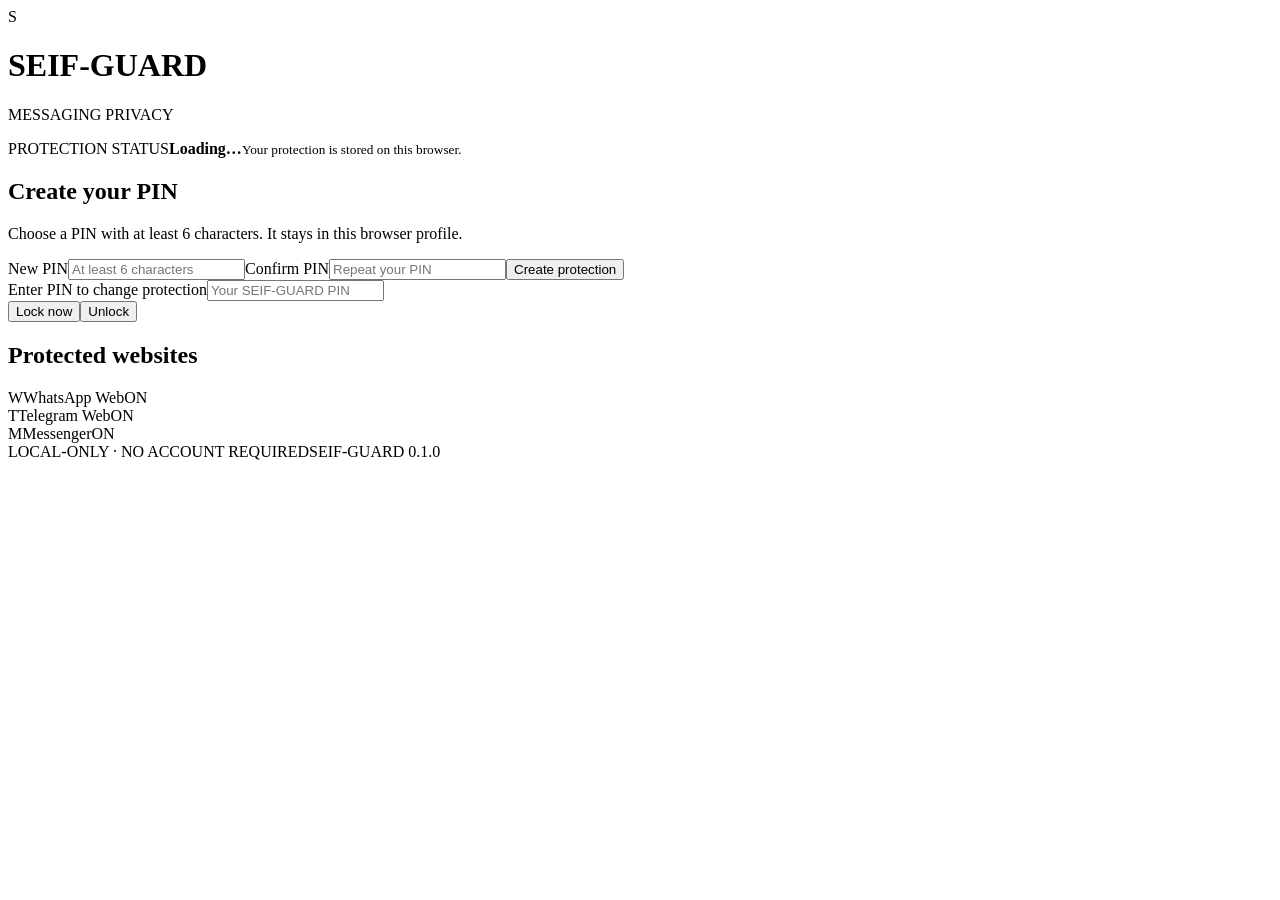
==== browser-extension/popup.html @ f3e417c5 "Add SEIF-GUARD extension popup interface" ====
<!doctype html>
<html lang="en"><head><meta charset="utf-8"><meta name="viewport" content="width=device-width,initial-scale=1"><title>SEIF-GUARD</title><link rel="stylesheet" href="popup.css"></head>
<body><main class="panel">
<header><div class="mark">S</div><div><h1>SEIF-GUARD</h1><p>MESSAGING PRIVACY</p></div><span class="status-dot" id="statusDot"></span></header>
<section class="status-card"><span class="eyebrow">PROTECTION STATUS</span><strong id="statusText">Loading…</strong><small id="statusHint">Your protection is stored on this browser.</small></section>
<section id="setupSection" class="section hidden"><h2>Create your PIN</h2><p class="muted">Choose a PIN with at least 6 characters. It stays in this browser profile.</p><label for="newPin">New PIN</label><input id="newPin" type="password" minlength="6" autocomplete="new-password" placeholder="At least 6 characters"><label for="confirmPin">Confirm PIN</label><input id="confirmPin" type="password" minlength="6" autocomplete="new-password" placeholder="Repeat your PIN"><button id="savePin" class="primary">Create protection</button></section>
<section id="controlSection" class="section hidden"><label for="pinInput">Enter PIN to change protection</label><input id="pinInput" type="password" autocomplete="current-password" placeholder="Your SEIF-GUARD PIN"><div class="actions"><button id="lockButton" class="primary">Lock now</button><button id="unlockButton" class="secondary">Unlock</button></div><p id="feedback" class="feedback" role="status"></p></section>
<section class="sites"><h2>Protected websites</h2><div><span class="site-icon wa">W</span><span>WhatsApp Web</span><span class="enabled">ON</span></div><div><span class="site-icon tg">T</span><span>Telegram Web</span><span class="enabled">ON</span></div><div><span class="site-icon ms">M</span><span>Messenger</span><span class="enabled">ON</span></div></section>
<footer><span>LOCAL-ONLY · NO ACCOUNT REQUIRED</span><span>SEIF-GUARD 0.1.0</span></footer>
</main><script src="popup.js"></script></body></html>
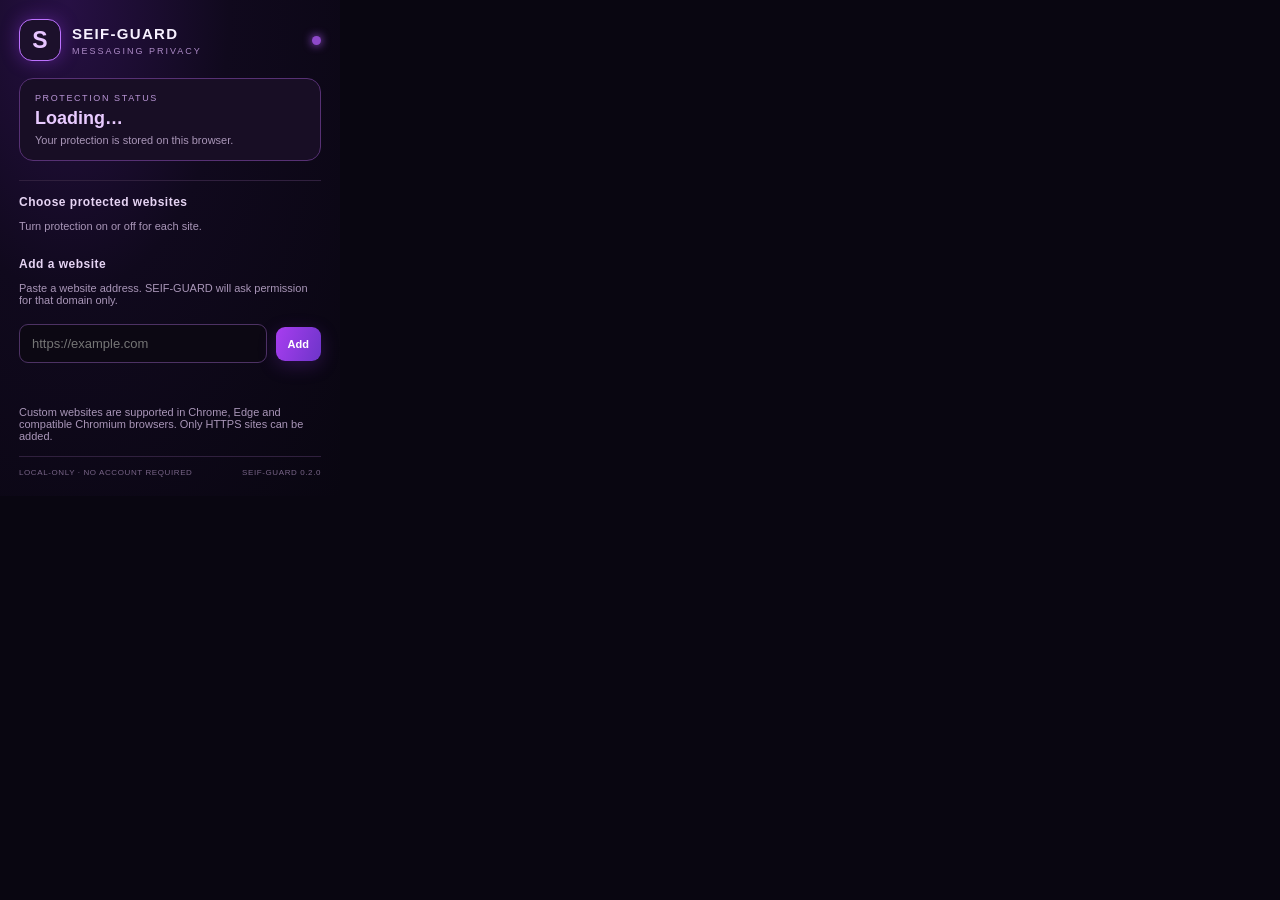
==== commit a7e2de8e: "Add website selection and custom domain controls" ====
--- a/browser-extension/popup.html
+++ b/browser-extension/popup.html
@@ -4,7 +4,8 @@
 <header><div class="mark">S</div><div><h1>SEIF-GUARD</h1><p>MESSAGING PRIVACY</p></div><span class="status-dot" id="statusDot"></span></header>
 <section class="status-card"><span class="eyebrow">PROTECTION STATUS</span><strong id="statusText">Loading…</strong><small id="statusHint">Your protection is stored on this browser.</small></section>
 <section id="setupSection" class="section hidden"><h2>Create your PIN</h2><p class="muted">Choose a PIN with at least 6 characters. It stays in this browser profile.</p><label for="newPin">New PIN</label><input id="newPin" type="password" minlength="6" autocomplete="new-password" placeholder="At least 6 characters"><label for="confirmPin">Confirm PIN</label><input id="confirmPin" type="password" minlength="6" autocomplete="new-password" placeholder="Repeat your PIN"><button id="savePin" class="primary">Create protection</button></section>
-<section id="controlSection" class="section hidden"><label for="pinInput">Enter PIN to change protection</label><input id="pinInput" type="password" autocomplete="current-password" placeholder="Your SEIF-GUARD PIN"><div class="actions"><button id="lockButton" class="primary">Lock now</button><button id="unlockButton" class="secondary">Unlock</button></div><p id="feedback" class="feedback" role="status"></p></section>
-<section class="sites"><h2>Protected websites</h2><div><span class="site-icon wa">W</span><span>WhatsApp Web</span><span class="enabled">ON</span></div><div><span class="site-icon tg">T</span><span>Telegram Web</span><span class="enabled">ON</span></div><div><span class="site-icon ms">M</span><span>Messenger</span><span class="enabled">ON</span></div></section>
-<footer><span>LOCAL-ONLY · NO ACCOUNT REQUIRED</span><span>SEIF-GUARD 0.1.0</span></footer>
+<section id="controlSection" class="section hidden"><label for="pinInput">Enter PIN to change protection</label><input id="pinInput" type="password" autocomplete="current-password" placeholder="Your SEIF-GUARD PIN"><div class="actions"><button id="lockButton" class="primary">Lock now</button><button id="unlockButton" class="secondary">Unlock all</button></div><p id="feedback" class="feedback" role="status"></p></section>
+<section class="sites"><h2>Choose protected websites</h2><p class="muted">Turn protection on or off for each site.</p><div id="siteList" class="site-list"></div>
+<h2 class="add-title">Add a website</h2><p class="muted">Paste a website address. SEIF-GUARD will ask permission for that domain only.</p><div class="add-row"><input id="siteAddress" type="url" placeholder="https://example.com"><button id="addSite" class="primary">Add</button></div><p id="siteFeedback" class="feedback" role="status"></p><p class="muted tiny">Custom websites are supported in Chrome, Edge and compatible Chromium browsers. Only HTTPS sites can be added.</p></section>
+<footer><span>LOCAL-ONLY · NO ACCOUNT REQUIRED</span><span>SEIF-GUARD 0.2.0</span></footer>
 </main><script src="popup.js"></script></body></html>
--- a/browser-extension/popup.css
+++ b/browser-extension/popup.css
@@ -0,0 +1 @@
+:root{color-scheme:dark;font-family:Inter,Segoe UI,Arial,sans-serif;background:#090611;color:#f7f1ff}*{box-sizing:border-box}body{margin:0;width:340px;min-height:440px;background:radial-gradient(ellipse at 20% 0%,#271044 0%,#10091d 42%,#090611 100%)}.panel{padding:19px}header{display:flex;align-items:center;gap:11px;margin-bottom:17px}.mark{width:42px;height:42px;border:1px solid #bd72ff;border-radius:13px;display:grid;place-items:center;color:#e7c5ff;font-size:23px;font-weight:800;box-shadow:0 0 18px #9b39ef66;background:#1c102b}h1{font-size:15px;letter-spacing:1.3px;margin:0}header p{font-size:9px;letter-spacing:2px;color:#ad8bc7;margin:4px 0 0}.status-dot{margin-left:auto;width:9px;height:9px;border-radius:50%;background:#8d49c9;box-shadow:0 0 10px #b35dff}.status-card{border:1px solid #573174;background:#180e25;border-radius:14px;padding:14px 15px;display:grid;gap:5px}.eyebrow{font-size:9px;letter-spacing:1.6px;color:#b995d6}.status-card strong{font-size:18px;color:#e8caff}.status-card small,.muted{font-size:11px;color:#a996b8}.section{margin-top:17px}.hidden{display:none}h2{font-size:12px;letter-spacing:.5px;margin:0 0 10px;color:#e6d4f4}.section p{line-height:1.5}.section label{display:block;font-size:10px;color:#c8b4d8;margin:11px 0 6px}input{width:100%;border:1px solid #4d3264;border-radius:9px;background:#0c0813;color:#fff;padding:11px 12px;outline:none;font-size:13px}input:focus{border-color:#bd72ff;box-shadow:0 0 0 2px #a34be533}.actions{display:flex;gap:8px;margin-top:12px}button{border:0;border-radius:9px;padding:11px 12px;font-weight:700;font-size:11px;cursor:pointer}.primary{background:linear-gradient(110deg,#a83df0,#6d35c9);color:white;box-shadow:0 5px 18px #7e32c944}.secondary{background:#21152d;color:#e4c9fa;border:1px solid #53336e}.section>.primary{width:100%;margin-top:12px}.actions button{flex:1}.feedback{min-height:15px;font-size:10px;color:#d4a9ff}.sites{margin-top:19px;border-top:1px solid #30203e;padding-top:14px}.sites>div{display:flex;align-items:center;gap:9px;padding:7px 0;font-size:11px;color:#e4d9ed}.site-icon{width:23px;height:23px;border-radius:7px;display:grid;place-items:center;font-weight:800}.wa{background:#123c2b;color:#64e6a0}.tg{background:#123448;color:#76d5ff}.ms{background:#32204a;color:#d7a2ff}.enabled{margin-left:auto;color:#8ce8b5;font-size:9px;letter-spacing:1px}footer{display:flex;justify-content:space-between;border-top:1px solid #30203e;margin-top:14px;padding-top:11px;color:#786487;font-size:8px;letter-spacing:.6px}
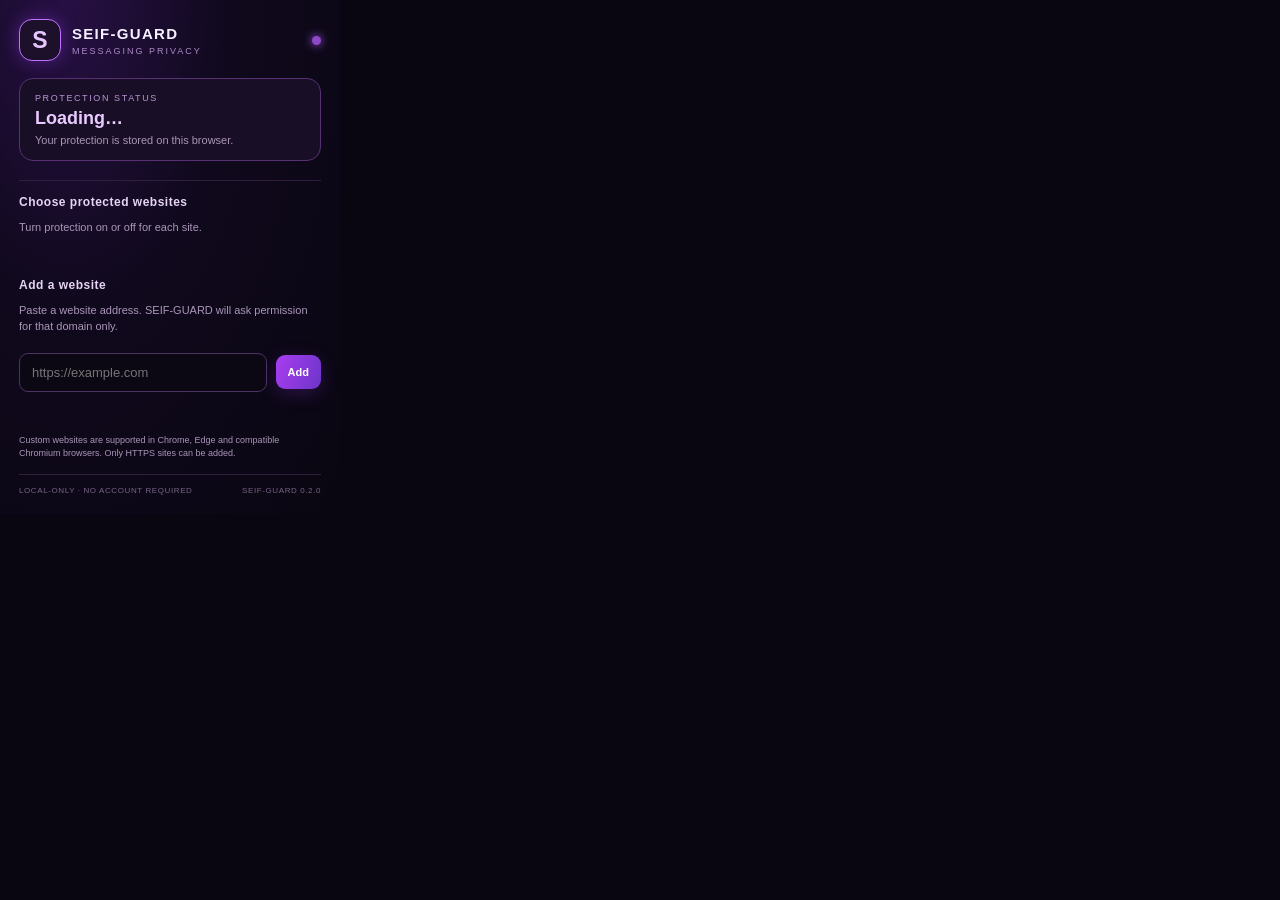
==== commit 60262223: "Add instant hide control to extension popup" ====
--- a/browser-extension/popup.html
+++ b/browser-extension/popup.html
@@ -4,7 +4,7 @@
 <header><div class="mark">S</div><div><h1>SEIF-GUARD</h1><p>MESSAGING PRIVACY</p></div><span class="status-dot" id="statusDot"></span></header>
 <section class="status-card"><span class="eyebrow">PROTECTION STATUS</span><strong id="statusText">Loading…</strong><small id="statusHint">Your protection is stored on this browser.</small></section>
 <section id="setupSection" class="section hidden"><h2>Create your PIN</h2><p class="muted">Choose a PIN with at least 6 characters. It stays in this browser profile.</p><label for="newPin">New PIN</label><input id="newPin" type="password" minlength="6" autocomplete="new-password" placeholder="At least 6 characters"><label for="confirmPin">Confirm PIN</label><input id="confirmPin" type="password" minlength="6" autocomplete="new-password" placeholder="Repeat your PIN"><button id="savePin" class="primary">Create protection</button></section>
-<section id="controlSection" class="section hidden"><label for="pinInput">Enter PIN to change protection</label><input id="pinInput" type="password" autocomplete="current-password" placeholder="Your SEIF-GUARD PIN"><div class="actions"><button id="lockButton" class="primary">Lock now</button><button id="unlockButton" class="secondary">Unlock all</button></div><p id="feedback" class="feedback" role="status"></p></section>
+<section id="controlSection" class="section hidden"><label for="pinInput">Enter PIN to change protection</label><input id="pinInput" type="password" autocomplete="current-password" placeholder="Your SEIF-GUARD PIN"><div class="actions"><button id="lockButton" class="primary">Lock now</button><button id="unlockButton" class="secondary">Unlock all</button></div><button id="hideNowButton" class="hide-now">Hide protected pages instantly</button><p id="feedback" class="feedback" role="status"></p></section>
 <section class="sites"><h2>Choose protected websites</h2><p class="muted">Turn protection on or off for each site.</p><div id="siteList" class="site-list"></div>
 <h2 class="add-title">Add a website</h2><p class="muted">Paste a website address. SEIF-GUARD will ask permission for that domain only.</p><div class="add-row"><input id="siteAddress" type="url" placeholder="https://example.com"><button id="addSite" class="primary">Add</button></div><p id="siteFeedback" class="feedback" role="status"></p><p class="muted tiny">Custom websites are supported in Chrome, Edge and compatible Chromium browsers. Only HTTPS sites can be added.</p></section>
 <footer><span>LOCAL-ONLY · NO ACCOUNT REQUIRED</span><span>SEIF-GUARD 0.2.0</span></footer>
--- a/browser-extension/popup.css
+++ b/browser-extension/popup.css
@@ -1 +1,2 @@
-:root{color-scheme:dark;font-family:Inter,Segoe UI,Arial,sans-serif;background:#090611;color:#f7f1ff}*{box-sizing:border-box}body{margin:0;width:340px;min-height:440px;background:radial-gradient(ellipse at 20% 0%,#271044 0%,#10091d 42%,#090611 100%)}.panel{padding:19px}header{display:flex;align-items:center;gap:11px;margin-bottom:17px}.mark{width:42px;height:42px;border:1px solid #bd72ff;border-radius:13px;display:grid;place-items:center;color:#e7c5ff;font-size:23px;font-weight:800;box-shadow:0 0 18px #9b39ef66;background:#1c102b}h1{font-size:15px;letter-spacing:1.3px;margin:0}header p{font-size:9px;letter-spacing:2px;color:#ad8bc7;margin:4px 0 0}.status-dot{margin-left:auto;width:9px;height:9px;border-radius:50%;background:#8d49c9;box-shadow:0 0 10px #b35dff}.status-card{border:1px solid #573174;background:#180e25;border-radius:14px;padding:14px 15px;display:grid;gap:5px}.eyebrow{font-size:9px;letter-spacing:1.6px;color:#b995d6}.status-card strong{font-size:18px;color:#e8caff}.status-card small,.muted{font-size:11px;color:#a996b8}.section{margin-top:17px}.hidden{display:none}h2{font-size:12px;letter-spacing:.5px;margin:0 0 10px;color:#e6d4f4}.section p{line-height:1.5}.section label{display:block;font-size:10px;color:#c8b4d8;margin:11px 0 6px}input{width:100%;border:1px solid #4d3264;border-radius:9px;background:#0c0813;color:#fff;padding:11px 12px;outline:none;font-size:13px}input:focus{border-color:#bd72ff;box-shadow:0 0 0 2px #a34be533}.actions{display:flex;gap:8px;margin-top:12px}button{border:0;border-radius:9px;padding:11px 12px;font-weight:700;font-size:11px;cursor:pointer}.primary{background:linear-gradient(110deg,#a83df0,#6d35c9);color:white;box-shadow:0 5px 18px #7e32c944}.secondary{background:#21152d;color:#e4c9fa;border:1px solid #53336e}.section>.primary{width:100%;margin-top:12px}.actions button{flex:1}.feedback{min-height:15px;font-size:10px;color:#d4a9ff}.sites{margin-top:19px;border-top:1px solid #30203e;padding-top:14px}.sites>div{display:flex;align-items:center;gap:9px;padding:7px 0;font-size:11px;color:#e4d9ed}.site-icon{width:23px;height:23px;border-radius:7px;display:grid;place-items:center;font-weight:800}.wa{background:#123c2b;color:#64e6a0}.tg{background:#123448;color:#76d5ff}.ms{background:#32204a;color:#d7a2ff}.enabled{margin-left:auto;color:#8ce8b5;font-size:9px;letter-spacing:1px}footer{display:flex;justify-content:space-between;border-top:1px solid #30203e;margin-top:14px;padding-top:11px;color:#786487;font-size:8px;letter-spacing:.6px}+:root{color-scheme:dark;font-family:Inter,Segoe UI,Arial,sans-serif;background:#090611;color:#f7f1ff}*{box-sizing:border-box}body{margin:0;width:340px;min-height:440px;background:radial-gradient(ellipse at 20% 0%,#271044 0%,#10091d 42%,#090611 100%)}.panel{padding:19px}header{display:flex;align-items:center;gap:11px;margin-bottom:17px}.mark{width:42px;height:42px;border:1px solid #bd72ff;border-radius:13px;display:grid;place-items:center;color:#e7c5ff;font-size:23px;font-weight:800;box-shadow:0 0 18px #9b39ef66;background:#1c102b}h1{font-size:15px;letter-spacing:1.3px;margin:0}header p{font-size:9px;letter-spacing:2px;color:#ad8bc7;margin:4px 0 0}.status-dot{margin-left:auto;width:9px;height:9px;border-radius:50%;background:#8d49c9;box-shadow:0 0 10px #b35dff}.status-card{border:1px solid #573174;background:#180e25;border-radius:14px;padding:14px 15px;display:grid;gap:5px}.eyebrow{font-size:9px;letter-spacing:1.6px;color:#b995d6}.status-card strong{font-size:18px;color:#e8caff}.status-card small,.muted{font-size:11px;color:#a996b8}.section{margin-top:17px}.hidden{display:none}h2{font-size:12px;letter-spacing:.5px;margin:0 0 10px;color:#e6d4f4}.section p{line-height:1.5}.section label{display:block;font-size:10px;color:#c8b4d8;margin:11px 0 6px}input{width:100%;border:1px solid #4d3264;border-radius:9px;background:#0c0813;color:#fff;padding:11px 12px;outline:none;font-size:13px}input:focus{border-color:#bd72ff;box-shadow:0 0 0 2px #a34be533}.actions{display:flex;gap:8px;margin-top:12px}button{border:0;border-radius:9px;padding:11px 12px;font-weight:700;font-size:11px;cursor:pointer}.primary{background:linear-gradient(110deg,#a83df0,#6d35c9);color:white;box-shadow:0 5px 18px #7e32c944}.secondary{background:#21152d;color:#e4c9fa;border:1px solid #53336e}.section>.primary{width:100%;margin-top:12px}.actions button{flex:1}.feedback{min-height:15px;font-size:10px;color:#d4a9ff}.sites{margin-top:19px;border-top:1px solid #30203e;padding-top:14px}.sites>div{display:flex;align-items:center;gap:9px;padding:7px 0;font-size:11px;color:#e4d9ed}.site-icon{width:23px;height:23px;border-radius:7px;display:grid;place-items:center;font-weight:800}.wa{background:#123c2b;color:#64e6a0}.tg{background:#123448;color:#76d5ff}.ms{background:#32204a;color:#d7a2ff}.enabled{margin-left:auto;color:#8ce8b5;font-size:9px;letter-spacing:1px}footer{display:flex;justify-content:space-between;border-top:1px solid #30203e;margin-top:14px;padding-top:11px;color:#786487;font-size:8px;letter-spacing:.6px}
+.site-list{display:grid;gap:7px;margin-top:8px}.site-row{display:flex;align-items:center;justify-content:space-between;gap:8px;padding:8px 9px;border:1px solid #352244;border-radius:10px;background:#120b1b}.site-label{display:flex!important;align-items:center;gap:9px!important;margin:0!important;color:#eee!important;font-size:11px!important;min-width:0}.site-label input{width:16px;height:16px;accent-color:#bd72ff;margin:0}.site-label span{overflow-wrap:anywhere}.remove-site{padding:6px 8px;background:#251322;border:1px solid #60334b;color:#ff9ab4;font-size:9px}.add-title{margin-top:17px}.add-row{display:flex;gap:7px}.add-row input{min-width:0;flex:1}.add-row button{flex:0 0 auto}.tiny{font-size:9px!important;line-height:1.45!important}.sites .muted{line-height:1.45}
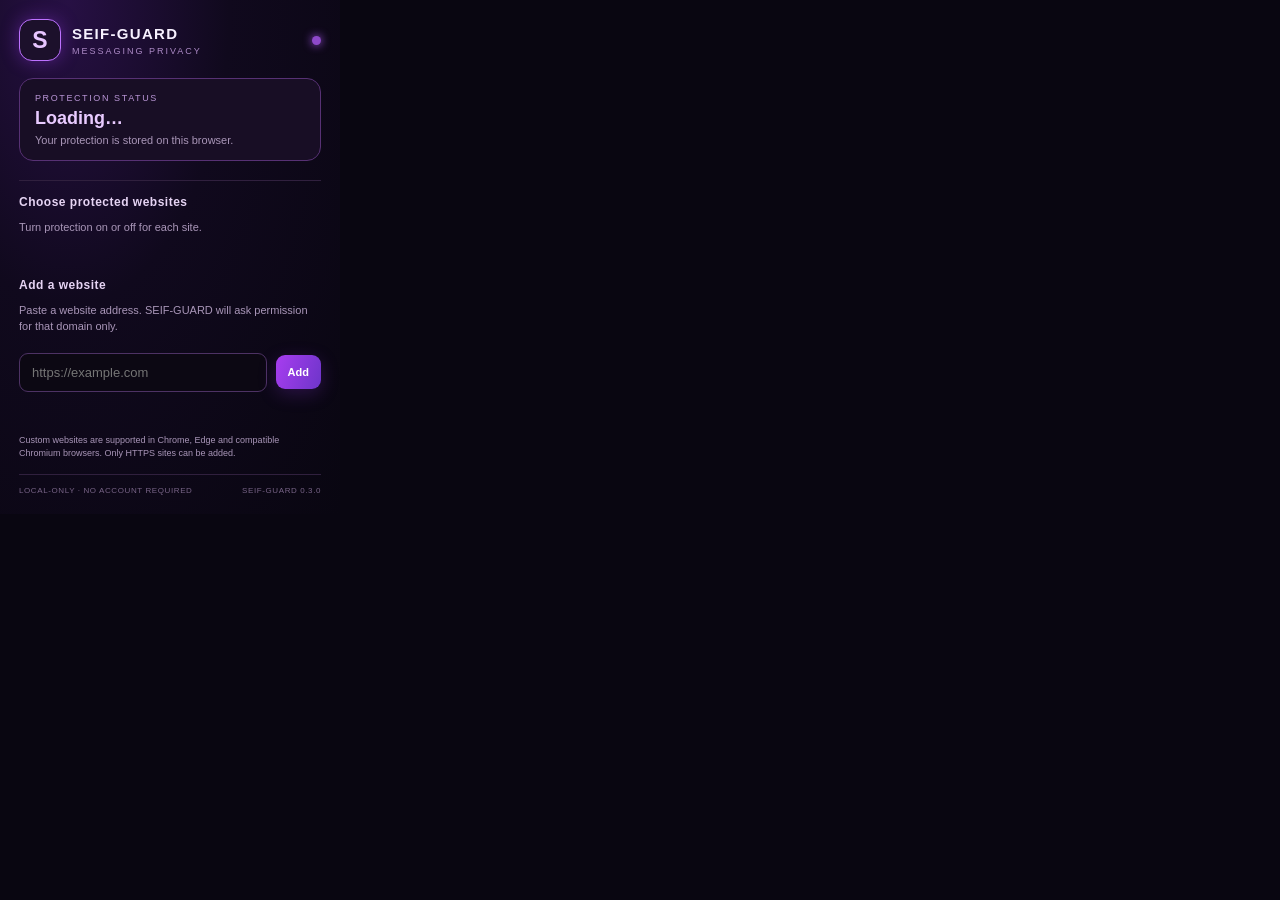
==== commit 556dae0f: "Add inactivity auto-lock and keyboard privacy shortcuts" ====
--- a/browser-extension/popup.html
+++ b/browser-extension/popup.html
@@ -4,8 +4,11 @@
 <header><div class="mark">S</div><div><h1>SEIF-GUARD</h1><p>MESSAGING PRIVACY</p></div><span class="status-dot" id="statusDot"></span></header>
 <section class="status-card"><span class="eyebrow">PROTECTION STATUS</span><strong id="statusText">Loading…</strong><small id="statusHint">Your protection is stored on this browser.</small></section>
 <section id="setupSection" class="section hidden"><h2>Create your PIN</h2><p class="muted">Choose a PIN with at least 6 characters. It stays in this browser profile.</p><label for="newPin">New PIN</label><input id="newPin" type="password" minlength="6" autocomplete="new-password" placeholder="At least 6 characters"><label for="confirmPin">Confirm PIN</label><input id="confirmPin" type="password" minlength="6" autocomplete="new-password" placeholder="Repeat your PIN"><button id="savePin" class="primary">Create protection</button></section>
-<section id="controlSection" class="section hidden"><label for="pinInput">Enter PIN to change protection</label><input id="pinInput" type="password" autocomplete="current-password" placeholder="Your SEIF-GUARD PIN"><div class="actions"><button id="lockButton" class="primary">Lock now</button><button id="unlockButton" class="secondary">Unlock all</button></div><button id="hideNowButton" class="hide-now">Hide protected pages instantly</button><p id="feedback" class="feedback" role="status"></p></section>
+<section id="controlSection" class="section hidden"><label for="pinInput">Enter PIN to change protection</label><input id="pinInput" type="password" autocomplete="current-password" placeholder="Your SEIF-GUARD PIN"><div class="actions"><button id="lockButton" class="primary">Lock now</button><button id="unlockButton" class="secondary">Unlock all</button></div><button id="hideNowButton" class="hide-now">Hide protected pages instantly</button><p id="feedback" class="feedback" role="status"></p>
+<div class="auto-lock"><label for="autoLockSelect">Automatic lock after inactivity</label><select id="autoLockSelect"><option value="0">Off</option><option value="1">1 minute</option><option value="5">5 minutes</option><option value="10">10 minutes</option><option value="30">30 minutes</option></select><p class="muted tiny">Locks protected websites when the browser/device is idle for the selected time.</p></div>
+<div class="shortcut-help"><strong>Keyboard shortcuts</strong><span><kbd>Alt</kbd> + <kbd>Shift</kbd> + <kbd>L</kbd> — Lock all sites</span><span><kbd>Alt</kbd> + <kbd>Shift</kbd> + <kbd>H</kbd> — Hide current page</span></div>
+</section>
 <section class="sites"><h2>Choose protected websites</h2><p class="muted">Turn protection on or off for each site.</p><div id="siteList" class="site-list"></div>
 <h2 class="add-title">Add a website</h2><p class="muted">Paste a website address. SEIF-GUARD will ask permission for that domain only.</p><div class="add-row"><input id="siteAddress" type="url" placeholder="https://example.com"><button id="addSite" class="primary">Add</button></div><p id="siteFeedback" class="feedback" role="status"></p><p class="muted tiny">Custom websites are supported in Chrome, Edge and compatible Chromium browsers. Only HTTPS sites can be added.</p></section>
-<footer><span>LOCAL-ONLY · NO ACCOUNT REQUIRED</span><span>SEIF-GUARD 0.2.0</span></footer>
+<footer><span>LOCAL-ONLY · NO ACCOUNT REQUIRED</span><span>SEIF-GUARD 0.3.0</span></footer>
 </main><script src="popup.js"></script></body></html>
--- a/browser-extension/popup.css
+++ b/browser-extension/popup.css
@@ -1,2 +1,5 @@
 :root{color-scheme:dark;font-family:Inter,Segoe UI,Arial,sans-serif;background:#090611;color:#f7f1ff}*{box-sizing:border-box}body{margin:0;width:340px;min-height:440px;background:radial-gradient(ellipse at 20% 0%,#271044 0%,#10091d 42%,#090611 100%)}.panel{padding:19px}header{display:flex;align-items:center;gap:11px;margin-bottom:17px}.mark{width:42px;height:42px;border:1px solid #bd72ff;border-radius:13px;display:grid;place-items:center;color:#e7c5ff;font-size:23px;font-weight:800;box-shadow:0 0 18px #9b39ef66;background:#1c102b}h1{font-size:15px;letter-spacing:1.3px;margin:0}header p{font-size:9px;letter-spacing:2px;color:#ad8bc7;margin:4px 0 0}.status-dot{margin-left:auto;width:9px;height:9px;border-radius:50%;background:#8d49c9;box-shadow:0 0 10px #b35dff}.status-card{border:1px solid #573174;background:#180e25;border-radius:14px;padding:14px 15px;display:grid;gap:5px}.eyebrow{font-size:9px;letter-spacing:1.6px;color:#b995d6}.status-card strong{font-size:18px;color:#e8caff}.status-card small,.muted{font-size:11px;color:#a996b8}.section{margin-top:17px}.hidden{display:none}h2{font-size:12px;letter-spacing:.5px;margin:0 0 10px;color:#e6d4f4}.section p{line-height:1.5}.section label{display:block;font-size:10px;color:#c8b4d8;margin:11px 0 6px}input{width:100%;border:1px solid #4d3264;border-radius:9px;background:#0c0813;color:#fff;padding:11px 12px;outline:none;font-size:13px}input:focus{border-color:#bd72ff;box-shadow:0 0 0 2px #a34be533}.actions{display:flex;gap:8px;margin-top:12px}button{border:0;border-radius:9px;padding:11px 12px;font-weight:700;font-size:11px;cursor:pointer}.primary{background:linear-gradient(110deg,#a83df0,#6d35c9);color:white;box-shadow:0 5px 18px #7e32c944}.secondary{background:#21152d;color:#e4c9fa;border:1px solid #53336e}.section>.primary{width:100%;margin-top:12px}.actions button{flex:1}.feedback{min-height:15px;font-size:10px;color:#d4a9ff}.sites{margin-top:19px;border-top:1px solid #30203e;padding-top:14px}.sites>div{display:flex;align-items:center;gap:9px;padding:7px 0;font-size:11px;color:#e4d9ed}.site-icon{width:23px;height:23px;border-radius:7px;display:grid;place-items:center;font-weight:800}.wa{background:#123c2b;color:#64e6a0}.tg{background:#123448;color:#76d5ff}.ms{background:#32204a;color:#d7a2ff}.enabled{margin-left:auto;color:#8ce8b5;font-size:9px;letter-spacing:1px}footer{display:flex;justify-content:space-between;border-top:1px solid #30203e;margin-top:14px;padding-top:11px;color:#786487;font-size:8px;letter-spacing:.6px}
 .site-list{display:grid;gap:7px;margin-top:8px}.site-row{display:flex;align-items:center;justify-content:space-between;gap:8px;padding:8px 9px;border:1px solid #352244;border-radius:10px;background:#120b1b}.site-label{display:flex!important;align-items:center;gap:9px!important;margin:0!important;color:#eee!important;font-size:11px!important;min-width:0}.site-label input{width:16px;height:16px;accent-color:#bd72ff;margin:0}.site-label span{overflow-wrap:anywhere}.remove-site{padding:6px 8px;background:#251322;border:1px solid #60334b;color:#ff9ab4;font-size:9px}.add-title{margin-top:17px}.add-row{display:flex;gap:7px}.add-row input{min-width:0;flex:1}.add-row button{flex:0 0 auto}.tiny{font-size:9px!important;line-height:1.45!important}.sites .muted{line-height:1.45}
+
+.hide-now{width:100%;margin-top:9px;background:#29101d;color:#ffb3c4;border:1px solid #81405a;box-shadow:0 0 14px #e34c7c22}
+.hide-now:hover{background:#3a1728}
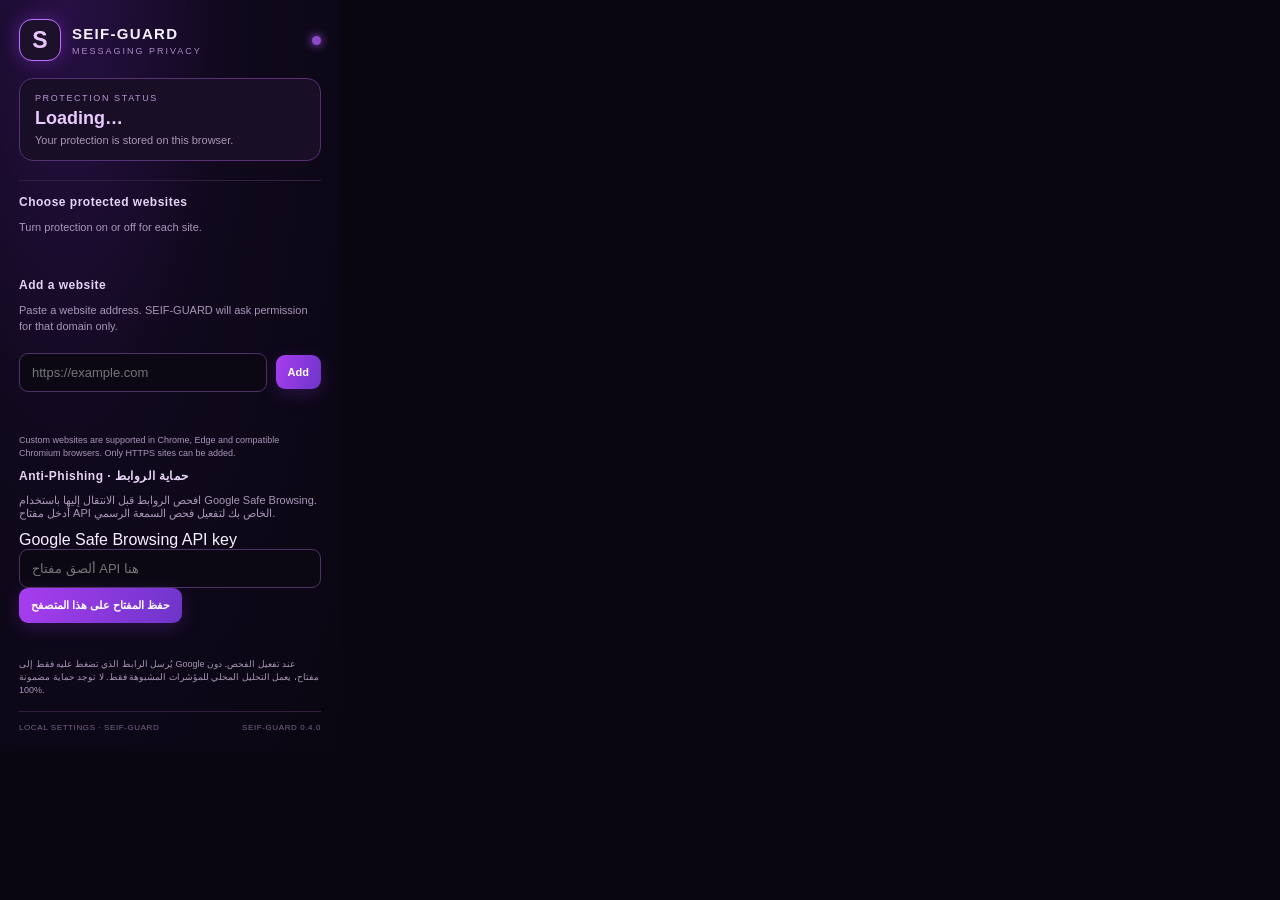
==== commit 598e4bda: "Add anti-phishing protection and Safe Browsing settings" ====
--- a/browser-extension/popup.html
+++ b/browser-extension/popup.html
@@ -10,5 +10,5 @@
 </section>
 <section class="sites"><h2>Choose protected websites</h2><p class="muted">Turn protection on or off for each site.</p><div id="siteList" class="site-list"></div>
 <h2 class="add-title">Add a website</h2><p class="muted">Paste a website address. SEIF-GUARD will ask permission for that domain only.</p><div class="add-row"><input id="siteAddress" type="url" placeholder="https://example.com"><button id="addSite" class="primary">Add</button></div><p id="siteFeedback" class="feedback" role="status"></p><p class="muted tiny">Custom websites are supported in Chrome, Edge and compatible Chromium browsers. Only HTTPS sites can be added.</p></section>
-<footer><span>LOCAL-ONLY · NO ACCOUNT REQUIRED</span><span>SEIF-GUARD 0.3.0</span></footer>
+<section class="phishing-settings"><h2>Anti-Phishing · حماية الروابط</h2><p class="muted">افحص الروابط قبل الانتقال إليها باستخدام Google Safe Browsing. أدخل مفتاح API الخاص بك لتفعيل فحص السمعة الرسمي.</p><label for="safeBrowsingKey">Google Safe Browsing API key</label><input id="safeBrowsingKey" type="password" autocomplete="off" placeholder="ألصق مفتاح API هنا"><button id="saveSafeBrowsingKey" class="primary">حفظ المفتاح على هذا المتصفح</button><p id="phishingFeedback" class="feedback" role="status"></p><p class="muted tiny">يُرسل الرابط الذي تضغط عليه فقط إلى Google عند تفعيل الفحص. دون مفتاح، يعمل التحليل المحلي للمؤشرات المشبوهة فقط. لا توجد حماية مضمونة 100%.</p></section><footer><span>LOCAL SETTINGS · SEIF-GUARD</span><span>SEIF-GUARD 0.4.0</span></footer>
 </main><script src="popup.js"></script></body></html>
--- a/browser-extension/popup.css
+++ b/browser-extension/popup.css
@@ -3,3 +3,5 @@
 
 .hide-now{width:100%;margin-top:9px;background:#29101d;color:#ffb3c4;border:1px solid #81405a;box-shadow:0 0 14px #e34c7c22}
 .hide-now:hover{background:#3a1728}
+
+.auto-lock{margin-top:14px;padding:12px;border:1px solid #39234b;border-radius:11px;background:#120b1b}.auto-lock label{display:block;font-size:11px;color:#d8c2e8;margin:0 0 8px}.auto-lock select{width:100%;padding:10px;border:1px solid #583875;border-radius:8px;background:#0c0813;color:#fff;font-size:12px}.shortcut-help{display:grid;gap:7px;margin-top:12px;padding:12px;border:1px solid #39234b;border-radius:11px;background:#120b1b}.shortcut-help strong{font-size:11px;color:#e6d4f4}.shortcut-help span{font-size:10px;color:#bda9cb}.shortcut-help kbd{display:inline-block;padding:3px 5px;border:1px solid #604477;border-radius:5px;background:#21152d;color:#f1ddff;font:10px Segoe UI,Arial,sans-serif}
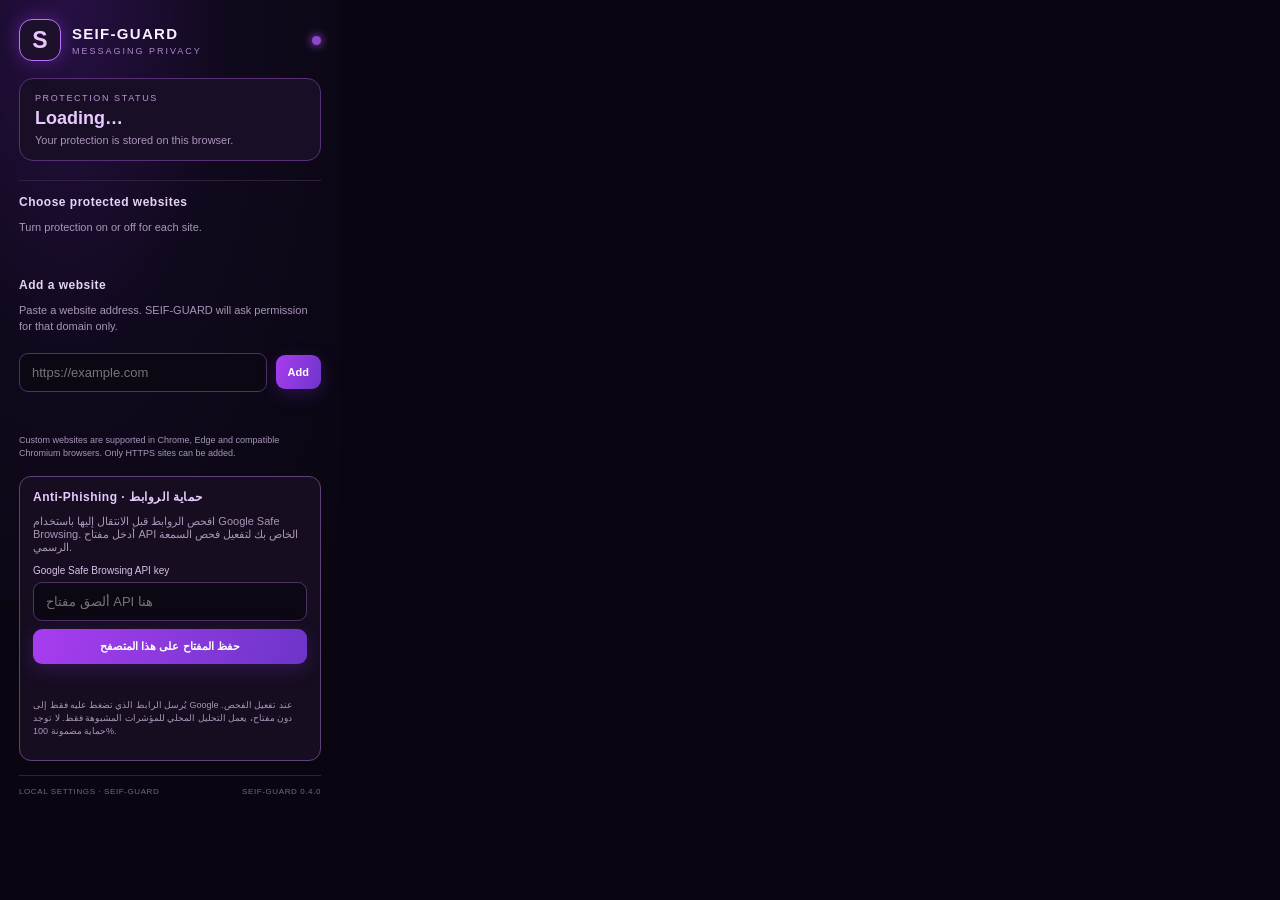
==== commit 2e43ac05: "Show PIN lockout countdown in popup" ====
--- a/browser-extension/popup.html
+++ b/browser-extension/popup.html
@@ -4,7 +4,7 @@
 <header><div class="mark">S</div><div><h1>SEIF-GUARD</h1><p>MESSAGING PRIVACY</p></div><span class="status-dot" id="statusDot"></span></header>
 <section class="status-card"><span class="eyebrow">PROTECTION STATUS</span><strong id="statusText">Loading…</strong><small id="statusHint">Your protection is stored on this browser.</small></section>
 <section id="setupSection" class="section hidden"><h2>Create your PIN</h2><p class="muted">Choose a PIN with at least 6 characters. It stays in this browser profile.</p><label for="newPin">New PIN</label><input id="newPin" type="password" minlength="6" autocomplete="new-password" placeholder="At least 6 characters"><label for="confirmPin">Confirm PIN</label><input id="confirmPin" type="password" minlength="6" autocomplete="new-password" placeholder="Repeat your PIN"><button id="savePin" class="primary">Create protection</button></section>
-<section id="controlSection" class="section hidden"><label for="pinInput">Enter PIN to change protection</label><input id="pinInput" type="password" autocomplete="current-password" placeholder="Your SEIF-GUARD PIN"><div class="actions"><button id="lockButton" class="primary">Lock now</button><button id="unlockButton" class="secondary">Unlock all</button></div><button id="hideNowButton" class="hide-now">Hide protected pages instantly</button><p id="feedback" class="feedback" role="status"></p>
+<section id="controlSection" class="section hidden"><label for="pinInput">Enter PIN to change protection</label><input id="pinInput" type="password" autocomplete="current-password" placeholder="Your SEIF-GUARD PIN"><div class="actions"><button id="lockButton" class="primary">Lock now</button><button id="unlockButton" class="secondary">Unlock all</button></div><button id="hideNowButton" class="hide-now">Hide protected pages instantly</button><p id="feedback" class="feedback" role="status"></p><p id="pinLockout" class="pin-lockout hidden" role="status"></p>
 <div class="auto-lock"><label for="autoLockSelect">Automatic lock after inactivity</label><select id="autoLockSelect"><option value="0">Off</option><option value="1">1 minute</option><option value="5">5 minutes</option><option value="10">10 minutes</option><option value="30">30 minutes</option></select><p class="muted tiny">Locks protected websites when the browser/device is idle for the selected time.</p></div>
 <div class="shortcut-help"><strong>Keyboard shortcuts</strong><span><kbd>Alt</kbd> + <kbd>Shift</kbd> + <kbd>L</kbd> — Lock all sites</span><span><kbd>Alt</kbd> + <kbd>Shift</kbd> + <kbd>H</kbd> — Hide current page</span></div>
 </section>
--- a/browser-extension/popup.css
+++ b/browser-extension/popup.css
@@ -1,7 +1,9 @@
-:root{color-scheme:dark;font-family:Inter,Segoe UI,Arial,sans-serif;background:#090611;color:#f7f1ff}*{box-sizing:border-box}body{margin:0;width:340px;min-height:440px;background:radial-gradient(ellipse at 20% 0%,#271044 0%,#10091d 42%,#090611 100%)}.panel{padding:19px}header{display:flex;align-items:center;gap:11px;margin-bottom:17px}.mark{width:42px;height:42px;border:1px solid #bd72ff;border-radius:13px;display:grid;place-items:center;color:#e7c5ff;font-size:23px;font-weight:800;box-shadow:0 0 18px #9b39ef66;background:#1c102b}h1{font-size:15px;letter-spacing:1.3px;margin:0}header p{font-size:9px;letter-spacing:2px;color:#ad8bc7;margin:4px 0 0}.status-dot{margin-left:auto;width:9px;height:9px;border-radius:50%;background:#8d49c9;box-shadow:0 0 10px #b35dff}.status-card{border:1px solid #573174;background:#180e25;border-radius:14px;padding:14px 15px;display:grid;gap:5px}.eyebrow{font-size:9px;letter-spacing:1.6px;color:#b995d6}.status-card strong{font-size:18px;color:#e8caff}.status-card small,.muted{font-size:11px;color:#a996b8}.section{margin-top:17px}.hidden{display:none}h2{font-size:12px;letter-spacing:.5px;margin:0 0 10px;color:#e6d4f4}.section p{line-height:1.5}.section label{display:block;font-size:10px;color:#c8b4d8;margin:11px 0 6px}input{width:100%;border:1px solid #4d3264;border-radius:9px;background:#0c0813;color:#fff;padding:11px 12px;outline:none;font-size:13px}input:focus{border-color:#bd72ff;box-shadow:0 0 0 2px #a34be533}.actions{display:flex;gap:8px;margin-top:12px}button{border:0;border-radius:9px;padding:11px 12px;font-weight:700;font-size:11px;cursor:pointer}.primary{background:linear-gradient(110deg,#a83df0,#6d35c9);color:white;box-shadow:0 5px 18px #7e32c944}.secondary{background:#21152d;color:#e4c9fa;border:1px solid #53336e}.section>.primary{width:100%;margin-top:12px}.actions button{flex:1}.feedback{min-height:15px;font-size:10px;color:#d4a9ff}.sites{margin-top:19px;border-top:1px solid #30203e;padding-top:14px}.sites>div{display:flex;align-items:center;gap:9px;padding:7px 0;font-size:11px;color:#e4d9ed}.site-icon{width:23px;height:23px;border-radius:7px;display:grid;place-items:center;font-weight:800}.wa{background:#123c2b;color:#64e6a0}.tg{background:#123448;color:#76d5ff}.ms{background:#32204a;color:#d7a2ff}.enabled{margin-left:auto;color:#8ce8b5;font-size:9px;letter-spacing:1px}footer{display:flex;justify-content:space-between;border-top:1px solid #30203e;margin-top:14px;padding-top:11px;color:#786487;font-size:8px;letter-spacing:.6px}
+:root{color-scheme:dark;font-family:Inter,Segoe UI,Arial,sans-serif;background:#090611;color:#f7f1ff}*{box-sizing:border-box}body{margin:0;width:340px;min-height:440px;max-height:600px;overflow-y:auto;background:radial-gradient(ellipse at 20% 0%,#271044 0%,#10091d 42%,#090611 100%)}.panel{padding:19px}header{display:flex;align-items:center;gap:11px;margin-bottom:17px}.mark{width:42px;height:42px;border:1px solid #bd72ff;border-radius:13px;display:grid;place-items:center;color:#e7c5ff;font-size:23px;font-weight:800;box-shadow:0 0 18px #9b39ef66;background:#1c102b}h1{font-size:15px;letter-spacing:1.3px;margin:0}header p{font-size:9px;letter-spacing:2px;color:#ad8bc7;margin:4px 0 0}.status-dot{margin-left:auto;width:9px;height:9px;border-radius:50%;background:#8d49c9;box-shadow:0 0 10px #b35dff}.status-card{border:1px solid #573174;background:#180e25;border-radius:14px;padding:14px 15px;display:grid;gap:5px}.eyebrow{font-size:9px;letter-spacing:1.6px;color:#b995d6}.status-card strong{font-size:18px;color:#e8caff}.status-card small,.muted{font-size:11px;color:#a996b8}.section{margin-top:17px}.hidden{display:none}h2{font-size:12px;letter-spacing:.5px;margin:0 0 10px;color:#e6d4f4}.section p{line-height:1.5}.section label{display:block;font-size:10px;color:#c8b4d8;margin:11px 0 6px}input{width:100%;border:1px solid #4d3264;border-radius:9px;background:#0c0813;color:#fff;padding:11px 12px;outline:none;font-size:13px}input:focus{border-color:#bd72ff;box-shadow:0 0 0 2px #a34be533}.actions{display:flex;gap:8px;margin-top:12px}button{border:0;border-radius:9px;padding:11px 12px;font-weight:700;font-size:11px;cursor:pointer}.primary{background:linear-gradient(110deg,#a83df0,#6d35c9);color:white;box-shadow:0 5px 18px #7e32c944}.secondary{background:#21152d;color:#e4c9fa;border:1px solid #53336e}.section>.primary{width:100%;margin-top:12px}.actions button{flex:1}.feedback{min-height:15px;font-size:10px;color:#d4a9ff}.sites{margin-top:19px;border-top:1px solid #30203e;padding-top:14px}.sites>div{display:flex;align-items:center;gap:9px;padding:7px 0;font-size:11px;color:#e4d9ed}.site-icon{width:23px;height:23px;border-radius:7px;display:grid;place-items:center;font-weight:800}.wa{background:#123c2b;color:#64e6a0}.tg{background:#123448;color:#76d5ff}.ms{background:#32204a;color:#d7a2ff}.enabled{margin-left:auto;color:#8ce8b5;font-size:9px;letter-spacing:1px}footer{display:flex;justify-content:space-between;border-top:1px solid #30203e;margin-top:14px;padding-top:11px;color:#786487;font-size:8px;letter-spacing:.6px}
 .site-list{display:grid;gap:7px;margin-top:8px}.site-row{display:flex;align-items:center;justify-content:space-between;gap:8px;padding:8px 9px;border:1px solid #352244;border-radius:10px;background:#120b1b}.site-label{display:flex!important;align-items:center;gap:9px!important;margin:0!important;color:#eee!important;font-size:11px!important;min-width:0}.site-label input{width:16px;height:16px;accent-color:#bd72ff;margin:0}.site-label span{overflow-wrap:anywhere}.remove-site{padding:6px 8px;background:#251322;border:1px solid #60334b;color:#ff9ab4;font-size:9px}.add-title{margin-top:17px}.add-row{display:flex;gap:7px}.add-row input{min-width:0;flex:1}.add-row button{flex:0 0 auto}.tiny{font-size:9px!important;line-height:1.45!important}.sites .muted{line-height:1.45}
 
 .hide-now{width:100%;margin-top:9px;background:#29101d;color:#ffb3c4;border:1px solid #81405a;box-shadow:0 0 14px #e34c7c22}
 .hide-now:hover{background:#3a1728}
 
 .auto-lock{margin-top:14px;padding:12px;border:1px solid #39234b;border-radius:11px;background:#120b1b}.auto-lock label{display:block;font-size:11px;color:#d8c2e8;margin:0 0 8px}.auto-lock select{width:100%;padding:10px;border:1px solid #583875;border-radius:8px;background:#0c0813;color:#fff;font-size:12px}.shortcut-help{display:grid;gap:7px;margin-top:12px;padding:12px;border:1px solid #39234b;border-radius:11px;background:#120b1b}.shortcut-help strong{font-size:11px;color:#e6d4f4}.shortcut-help span{font-size:10px;color:#bda9cb}.shortcut-help kbd{display:inline-block;padding:3px 5px;border:1px solid #604477;border-radius:5px;background:#21152d;color:#f1ddff;font:10px Segoe UI,Arial,sans-serif}
+
+.phishing-settings{margin-top:16px;padding:13px;border:1px solid #62417a;border-radius:12px;background:#160d21}.phishing-settings h2{color:#e8caff}.phishing-settings label{display:block;font-size:10px;color:#d8c2e8;margin:10px 0 6px}.phishing-settings input{width:100%;margin-bottom:8px}.phishing-settings button{width:100%}
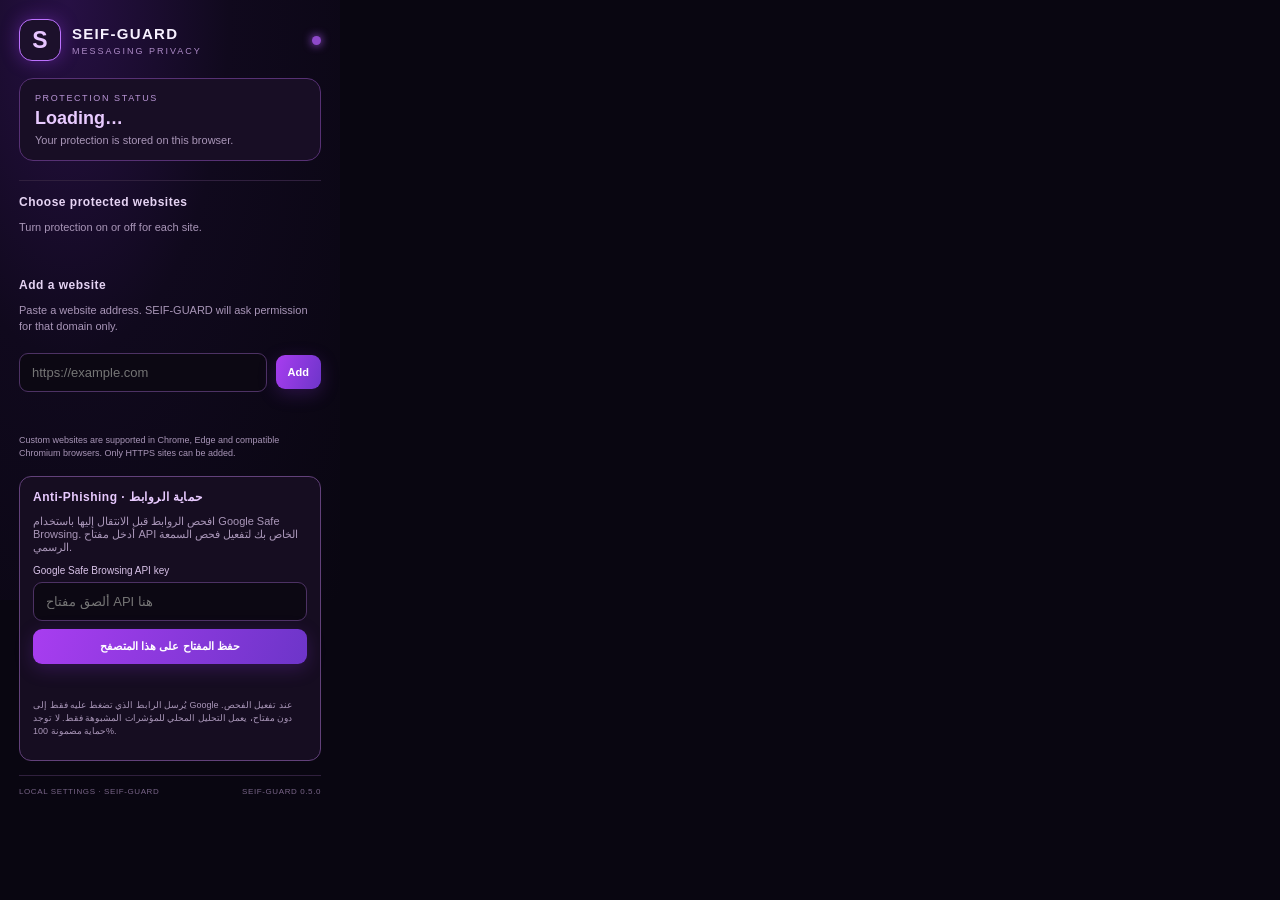
==== commit c8402465: "Update extension popup version label to 0.5.0" ====
--- a/browser-extension/popup.html
+++ b/browser-extension/popup.html
@@ -10,5 +10,5 @@
 </section>
 <section class="sites"><h2>Choose protected websites</h2><p class="muted">Turn protection on or off for each site.</p><div id="siteList" class="site-list"></div>
 <h2 class="add-title">Add a website</h2><p class="muted">Paste a website address. SEIF-GUARD will ask permission for that domain only.</p><div class="add-row"><input id="siteAddress" type="url" placeholder="https://example.com"><button id="addSite" class="primary">Add</button></div><p id="siteFeedback" class="feedback" role="status"></p><p class="muted tiny">Custom websites are supported in Chrome, Edge and compatible Chromium browsers. Only HTTPS sites can be added.</p></section>
-<section class="phishing-settings"><h2>Anti-Phishing · حماية الروابط</h2><p class="muted">افحص الروابط قبل الانتقال إليها باستخدام Google Safe Browsing. أدخل مفتاح API الخاص بك لتفعيل فحص السمعة الرسمي.</p><label for="safeBrowsingKey">Google Safe Browsing API key</label><input id="safeBrowsingKey" type="password" autocomplete="off" placeholder="ألصق مفتاح API هنا"><button id="saveSafeBrowsingKey" class="primary">حفظ المفتاح على هذا المتصفح</button><p id="phishingFeedback" class="feedback" role="status"></p><p class="muted tiny">يُرسل الرابط الذي تضغط عليه فقط إلى Google عند تفعيل الفحص. دون مفتاح، يعمل التحليل المحلي للمؤشرات المشبوهة فقط. لا توجد حماية مضمونة 100%.</p></section><footer><span>LOCAL SETTINGS · SEIF-GUARD</span><span>SEIF-GUARD 0.4.0</span></footer>
+<section class="phishing-settings"><h2>Anti-Phishing · حماية الروابط</h2><p class="muted">افحص الروابط قبل الانتقال إليها باستخدام Google Safe Browsing. أدخل مفتاح API الخاص بك لتفعيل فحص السمعة الرسمي.</p><label for="safeBrowsingKey">Google Safe Browsing API key</label><input id="safeBrowsingKey" type="password" autocomplete="off" placeholder="ألصق مفتاح API هنا"><button id="saveSafeBrowsingKey" class="primary">حفظ المفتاح على هذا المتصفح</button><p id="phishingFeedback" class="feedback" role="status"></p><p class="muted tiny">يُرسل الرابط الذي تضغط عليه فقط إلى Google عند تفعيل الفحص. دون مفتاح، يعمل التحليل المحلي للمؤشرات المشبوهة فقط. لا توجد حماية مضمونة 100%.</p></section><footer><span>LOCAL SETTINGS · SEIF-GUARD</span><span>SEIF-GUARD 0.5.0</span></footer>
 </main><script src="popup.js"></script></body></html>
--- a/browser-extension/popup.css
+++ b/browser-extension/popup.css
@@ -7,3 +7,5 @@
 .auto-lock{margin-top:14px;padding:12px;border:1px solid #39234b;border-radius:11px;background:#120b1b}.auto-lock label{display:block;font-size:11px;color:#d8c2e8;margin:0 0 8px}.auto-lock select{width:100%;padding:10px;border:1px solid #583875;border-radius:8px;background:#0c0813;color:#fff;font-size:12px}.shortcut-help{display:grid;gap:7px;margin-top:12px;padding:12px;border:1px solid #39234b;border-radius:11px;background:#120b1b}.shortcut-help strong{font-size:11px;color:#e6d4f4}.shortcut-help span{font-size:10px;color:#bda9cb}.shortcut-help kbd{display:inline-block;padding:3px 5px;border:1px solid #604477;border-radius:5px;background:#21152d;color:#f1ddff;font:10px Segoe UI,Arial,sans-serif}
 
 .phishing-settings{margin-top:16px;padding:13px;border:1px solid #62417a;border-radius:12px;background:#160d21}.phishing-settings h2{color:#e8caff}.phishing-settings label{display:block;font-size:10px;color:#d8c2e8;margin:10px 0 6px}.phishing-settings input{width:100%;margin-bottom:8px}.phishing-settings button{width:100%}
+
+.pin-lockout{padding:10px;border:1px solid #9a455d;border-radius:9px;background:#2a111d;color:#ffb4c5;font-size:11px;line-height:1.5}.pin-lockout.hidden{display:none}
